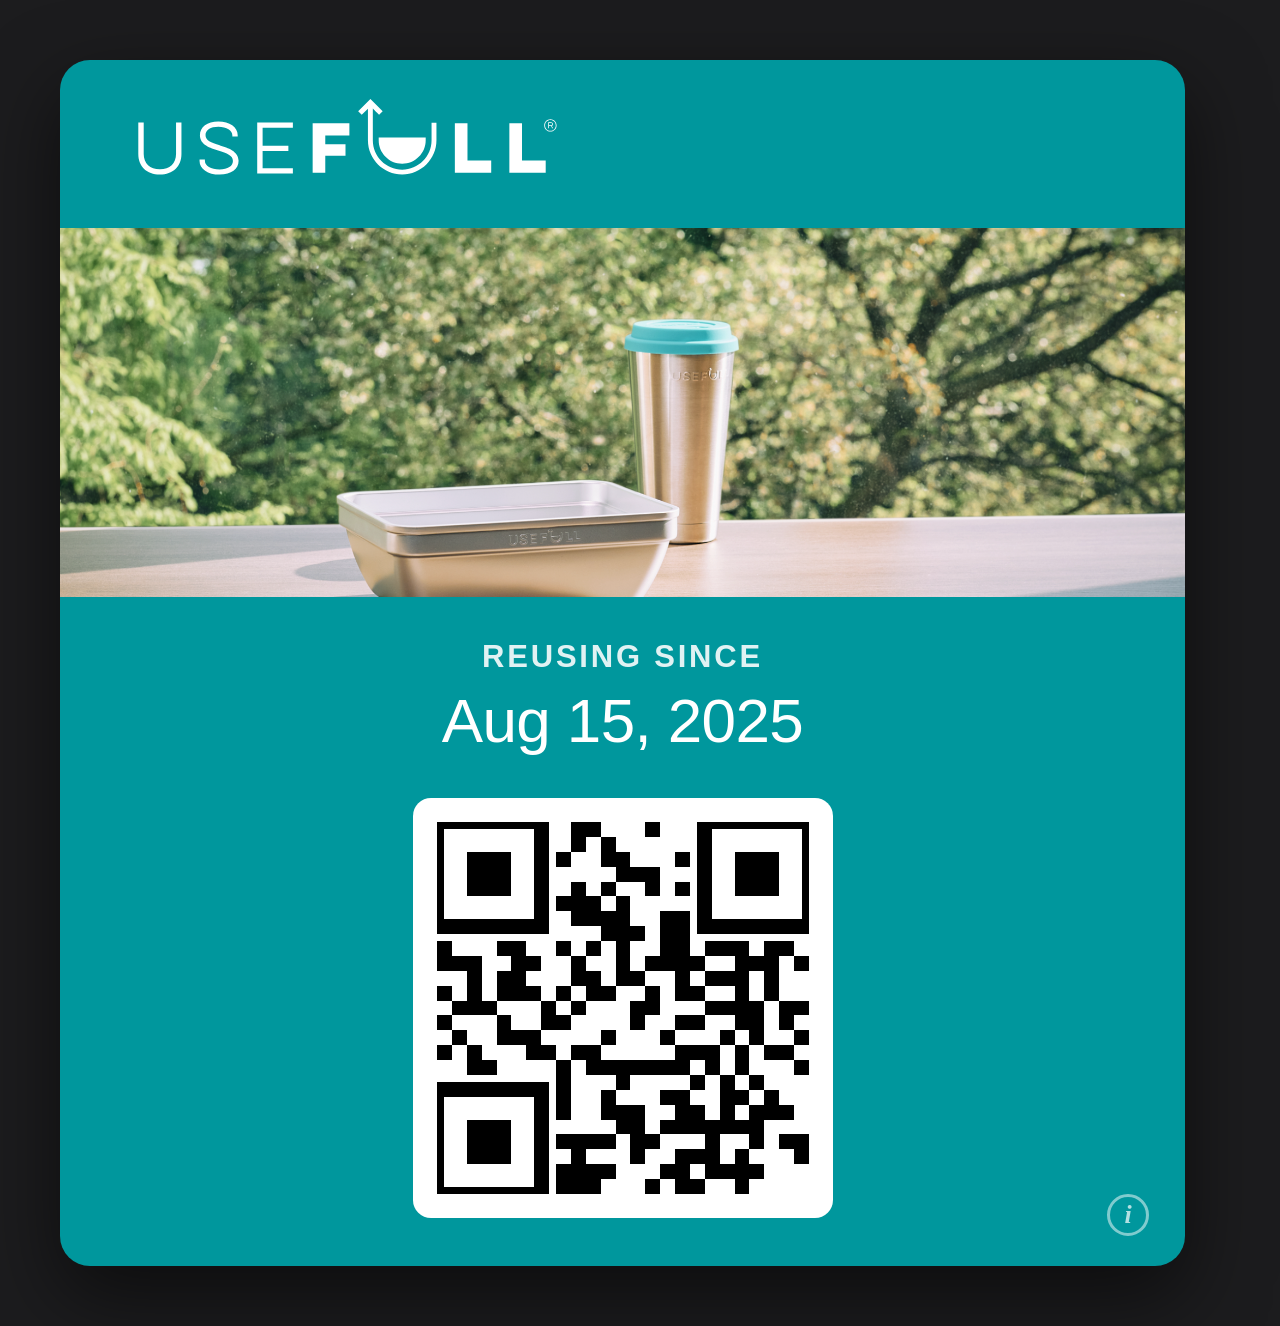
==== handoff/apple-wallet/pass-render.html @ 6b19d79b "Size Wallet pass logo to Apple's full 160x40pt allotment Logo was rendering at roughly 72x18pt, ille" ====
<!doctype html>
<html>
<head>
<meta charset="utf-8" />
<style>
  * { box-sizing: border-box; margin: 0; padding: 0; }
  body {
    font-family: -apple-system, "SF Pro Text", "Helvetica Neue", Helvetica, Arial, sans-serif;
    background: #1c1c1e;
    padding: 60px;
    display: flex;
    gap: 60px;
    align-items: flex-start;
  }
  .stage { position: relative; }

  /* 375pt pass rendered at 3x = 1125px */
  .pass {
    width: 1125px;
    border-radius: 30px;
    overflow: hidden;
    background: #00979d;
    box-shadow: 0 30px 80px rgba(0,0,0,.55);
    position: relative;
  }

  .pass-header {
    height: 168px;
    padding: 0 42px;
    display: flex;
    align-items: center;
    justify-content: space-between;
  }
  /* logo.png allotment is 160x50pt; wordmark is 4:1 so 160x40pt = 480x120px @3x */
  .pass-header img { width: 480px; height: 120px; display: block; }

  .strip { height: 369px; overflow: hidden; }
  .strip img { width: 100%; height: 100%; object-fit: cover; object-position: 50% 64%; display: block; }

  .secondary {
    padding: 42px 45px 30px;
    display: grid;
    justify-items: center;
    gap: 10px;
  }
  .secondary .label {
    color: rgba(255,255,255,.88);
    font-size: 31px;
    font-weight: 600;
    letter-spacing: .09em;
    text-transform: uppercase;
  }
  .secondary .value {
    color: #fff;
    font-size: 62px;
    font-weight: 400;
    letter-spacing: -.01em;
  }

  .barcode-area {
    padding: 12px 45px 48px;
    display: grid;
    justify-items: center;
  }
  .barcode-box {
    background: #fff;
    border-radius: 18px;
    padding: 24px;
    width: 420px;
    height: 420px;
  }
  .barcode-box svg { display: block; width: 100%; height: 100%; color: #000; }

  .info-dot {
    position: absolute;
    right: 36px;
    bottom: 30px;
    width: 42px; height: 42px;
    border-radius: 50%;
    border: 3px solid rgba(255,255,255,.5);
    color: rgba(255,255,255,.7);
    display: grid; place-items: center;
    font-size: 26px; font-style: italic; font-weight: 600;
    font-family: Georgia, serif;
  }

  /* annotation layer */
  .annot { position: absolute; display: flex; align-items: center; gap: 14px; }
  .annot .line { height: 3px; background: #ffd60a; }
  .annot .tag {
    background: #ffd60a; color: #1c1c1e;
    font-size: 26px; font-weight: 700;
    padding: 10px 18px; border-radius: 8px;
    white-space: nowrap;
    font-family: "SF Mono", ui-monospace, Menlo, monospace;
  }
  .annot .tag small { display: block; font-family: -apple-system, Helvetica, sans-serif; font-weight: 500; font-size: 21px; opacity: .72; }
  .annot.right { flex-direction: row; }

  .legend { color: #fff; width: 760px; padding-top: 20px; }
  .legend h2 { font-size: 40px; margin-bottom: 8px; }
  .legend p.sub { color: #98989d; font-size: 26px; margin-bottom: 34px; }
  .legend .row { display: flex; gap: 18px; margin-bottom: 26px; align-items: flex-start; }
  .legend .swatch { flex: 0 0 20px; height: 20px; border-radius: 4px; margin-top: 8px; }
  .legend .s-asset { background: #ffd60a; }
  .legend .s-wallet { background: #30d158; }
  .legend .s-json { background: #64d2ff; }
  .legend .row strong { font-size: 28px; display: block; margin-bottom: 4px; }
  .legend .row span { color: #98989d; font-size: 24px; line-height: 1.45; }
  .legend code { font-family: "SF Mono", ui-monospace, Menlo, monospace; color: #fff; background: rgba(255,255,255,.1); padding: 2px 8px; border-radius: 5px; font-size: 22px; }
</style>
</head>
<body>
  <div class="stage" id="stage">
    <div class="pass" id="pass">
      <div class="pass-header">
        <img src="../../branding/USEFULL-icons/USEFULL-Logo-Registered_KnockOut.svg" alt="USEFULL" />
      </div>
      <div class="strip"><img src="../../images/outdoor-containers.png" alt="" /></div>
      <div class="secondary">
        <div class="label">Reusing since</div>
        <div class="value">Aug 15, 2025</div>
      </div>
      <div class="barcode-area">
        <div class="barcode-box" id="barcodeBox"></div>
      </div>
      <div class="info-dot">i</div>
    </div>
  </div>
</body>
<script>
function qrSvg(seed) {
  const size = 25;
  let s = seed;
  const rand = () => { s = (s * 1103515245 + 12345) & 0x7fffffff; return s / 0x7fffffff; };
  const inFinderMargin = (x, y) => (x < 8 && y < 8) || (x >= size - 8 && y < 8) || (x < 8 && y >= size - 8);
  let m = '';
  for (let y = 0; y < size; y++) for (let x = 0; x < size; x++) {
    if (inFinderMargin(x, y)) continue;
    if (rand() > 0.5) m += `<rect x="${x}" y="${y}" width="1" height="1"/>`;
  }
  const f = (fx, fy) => `<path d="M${fx} ${fy}h7v7h-7z" fill="none" stroke="currentColor" stroke-width="1"/><rect x="${fx+2}" y="${fy+2}" width="3" height="3"/>`;
  return `<svg viewBox="0 0 ${size} ${size}"><g fill="currentColor" shape-rendering="crispEdges">${m}${f(0,0)}${f(size-7,0)}${f(0,size-7)}</g></svg>`;
}
document.getElementById('barcodeBox').innerHTML = qrSvg(20250815);
</script>
</html>
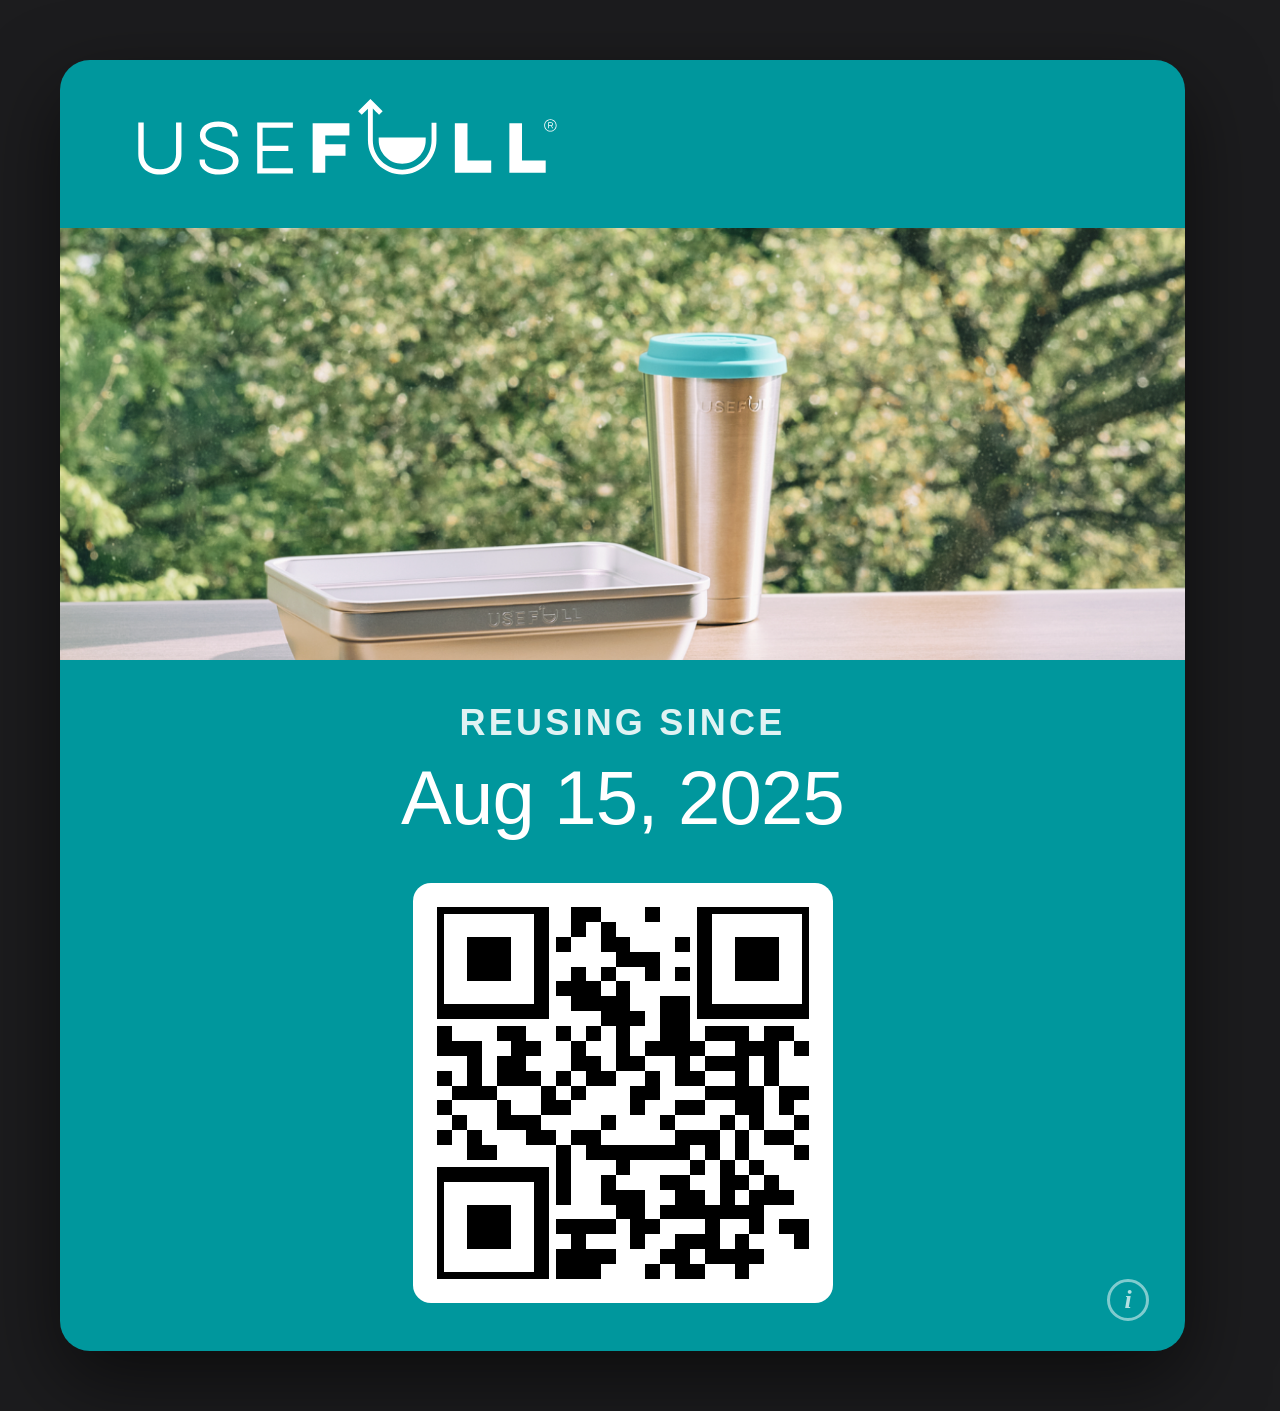
==== commit 2028b7e6: "Wire up View in Wallet, enlarge pass, tighten strip crop The Added-to-Wallet chip was a dead handler" ====
--- a/handoff/apple-wallet/pass-render.html
+++ b/handoff/apple-wallet/pass-render.html
@@ -34,8 +34,9 @@
   /* logo.png allotment is 160x50pt; wordmark is 4:1 so 160x40pt = 480x120px @3x */
   .pass-header img { width: 480px; height: 120px; display: block; }
 
-  .strip { height: 369px; overflow: hidden; }
-  .strip img { width: 100%; height: 100%; object-fit: cover; object-position: 50% 64%; display: block; }
+  /* strip.png at the taller 375x144pt allotment = 1125x432 @3x */
+  .strip { height: 432px; overflow: hidden; }
+  .strip img { width: 100%; height: 100%; object-fit: cover; display: block; transform: scale(1.3); transform-origin: 46% 82%; }
 
   .secondary {
     padding: 42px 45px 30px;
@@ -45,14 +46,14 @@
   }
   .secondary .label {
     color: rgba(255,255,255,.88);
-    font-size: 31px;
+    font-size: 36px;
     font-weight: 600;
     letter-spacing: .09em;
     text-transform: uppercase;
   }
   .secondary .value {
     color: #fff;
-    font-size: 62px;
+    font-size: 76px;
     font-weight: 400;
     letter-spacing: -.01em;
   }
